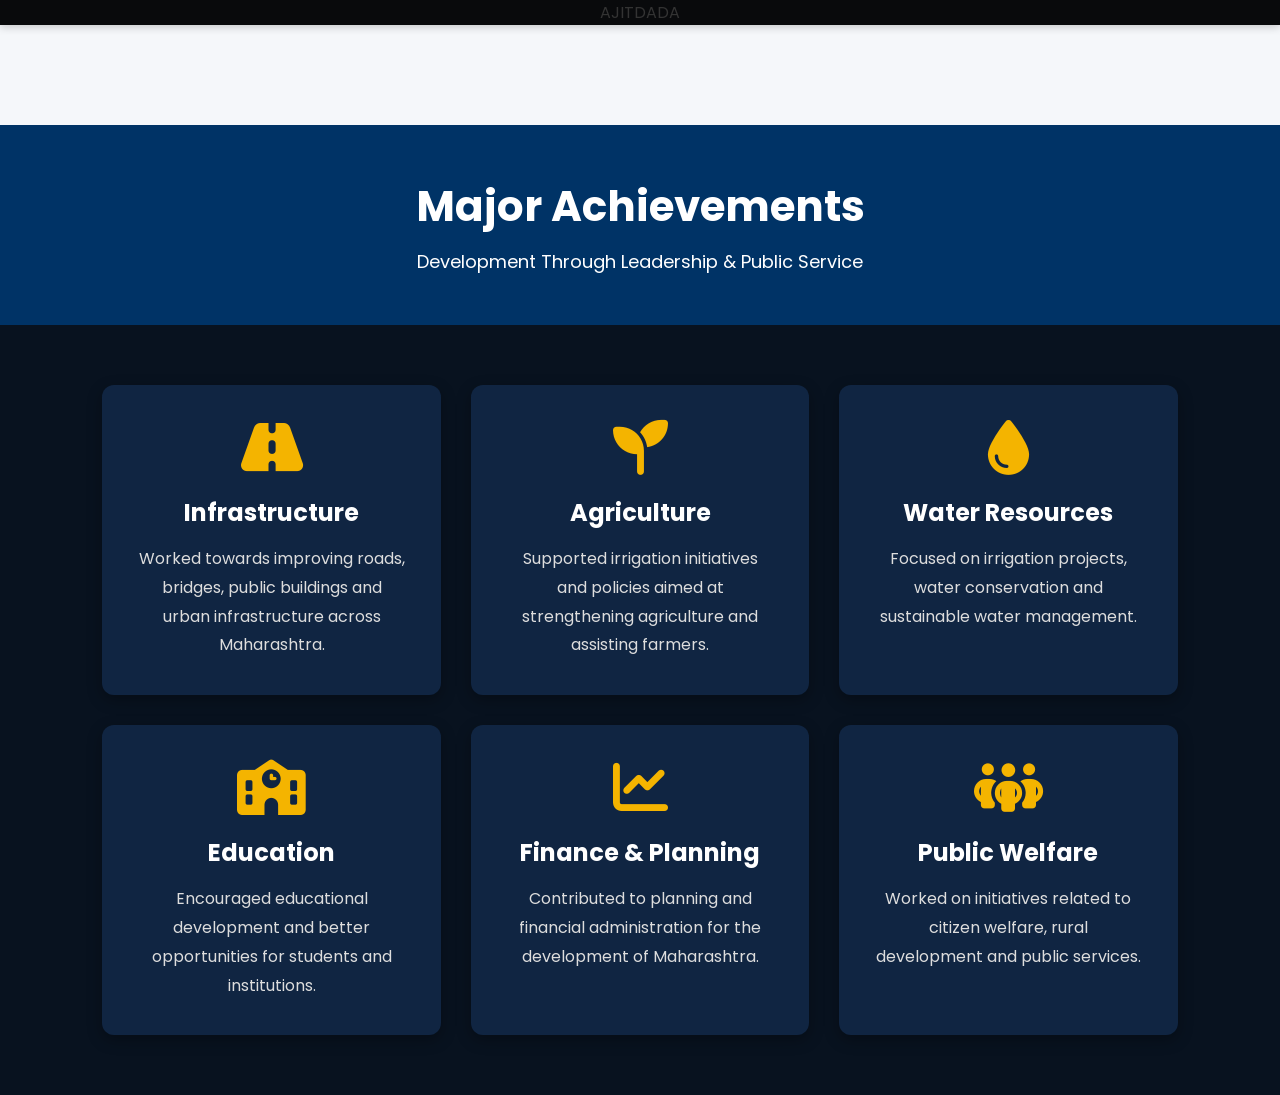
==== achievments.html @ 06e0a996 "Add files via upload" ====
<!DOCTYPE html>
<html lang="en">
<head>
<meta charset="UTF-8">
<meta name="viewport" content="width=device-width, initial-scale=1.0">
<title>Achievements | Hon'ble Shri Ajitdada Pawar</title>

<link rel="stylesheet" href="style.css">

<link href="https://fonts.googleapis.com/css2?family=Poppins:wght@300;400;500;600;700&display=swap" rel="stylesheet">

<link rel="stylesheet"
href="https://cdnjs.cloudflare.com/ajax/libs/font-awesome/6.5.2/css/all.min.css">

</head>
<body>

<header class="navbar">

<div class="logo">
AJIT<span>DADA</span>
</div>

</header>

<section class="page-banner">

<h1>Major Achievements</h1>

<p>Development Through Leadership & Public Service</p>

</section>

<section class="achievement-section">

<div class="achievement-card">

<i class="fa-solid fa-road"></i>

<h2>Infrastructure</h2>

<p>
Worked towards improving roads, bridges, public buildings and urban infrastructure across Maharashtra.
</p>

</div>

<div class="achievement-card">

<i class="fa-solid fa-seedling"></i>

<h2>Agriculture</h2>

<p>
Supported irrigation initiatives and policies aimed at strengthening agriculture and assisting farmers.
</p>

</div>

<div class="achievement-card">

<i class="fa-solid fa-droplet"></i>

<h2>Water Resources</h2>

<p>
Focused on irrigation projects, water conservation and sustainable water management.
</p>

</div>

<div class="achievement-card">

<i class="fa-solid fa-school"></i>

<h2>Education</h2>

<p>
Encouraged educational development and better opportunities for students and institutions.
</p>

</div>

<div class="achievement-card">

<i class="fa-solid fa-chart-line"></i>

<h2>Finance & Planning</h2>

<p>
Contributed to planning and financial administration for the development of Maharashtra.
</p>

</div>

<div class="achievement-card">

<i class="fa-solid fa-people-group"></i>

<h2>Public Welfare</h2>

<p>
Worked on initiatives related to citizen welfare, rural development and public services.
</p>

</div>

</section>


</body>
</html>
---- style.css ----
/* ===========================
   INDEX PAGE CSS
=========================== */

*{
    margin:0;
    padding:0;
    box-sizing:border-box;
    font-family:'Poppins',sans-serif;
}

body{
    background:#f4f7fb;
    color:#333;
}


/* Progress Bar */

#progressBar{
    position:fixed;
    top:0;
    left:0;
    width:0%;
    height:5px;
    background:#f4b400;
    z-index:99999;
}

/* Header */

.top-header{
    background:#003366;
    color:#fff;
    padding:15px 8%;
}

.logo-section{
    display:flex;
    align-items:center;
}

.logo-img{
    width:70px;
    height:70px;
    border-radius:50%;
    object-fit:cover;
    border:3px solid #f4b400;
}

.title{
    margin-left:20px;
}

.title h2{
    font-size:28px;
}

.title p{
    color:#f4b400;
    font-size:16px;
}

/* Navigation */

.navbar{
    background:#090a0c;
    display:flex;
    justify-content:center;
    align-items:center;
    box-shadow:0 2px 8px rgba(0,0,0,.2);
}

.navbar a{
    color:#fff;
    text-decoration:none;
    padding:18px 25px;
    font-size:16px;
    transition:.3s;
}

.navbar a:hover,
.navbar .active{
    color:#003366;
}

/* Hero */

.hero{
    height:90vh;
    background:url("hero.jpg") center center/cover no-repeat;
    position:relative;
    display:flex;
    justify-content:center;
    align-items:center;
    text-align:center;
}

.overlay{
    position:absolute;
    width:100%;
    height:100%;
    background:rgba(0,0,0,.55);
}

.hero-content{
    position:relative;
    z-index:1;
    color:white;
    width:90%;
    max-width:800px;
}

.hero-content h1{
    font-size:55px;
    margin-bottom:20px;
}

.hero-content h3{
    color:#f4b400;
    margin-bottom:20px;
    font-weight:500;
}

.hero-content p{
    font-size:20px;
    line-height:1.8;
    margin-bottom:35px;
}

/* Button */

.btn{
    display:inline-block;
    padding:15px 35px;
    background:#f4b400;
    color:#003366;
    text-decoration:none;
    font-weight:bold;
    border-radius:40px;
    transition:.3s;
}

.btn:hover{
    background:white;
    transform:translateY(-5px);
}

/* Quick Highlights */

.highlights{
    width:90%;
    max-width:1200px;
    margin:70px auto;
    display:grid;
    grid-template-columns:repeat(auto-fit,minmax(250px,1fr));
    gap:25px;
}

.card{
    background:white;
    padding:30px;
    text-align:center;
    border-radius:12px;
    box-shadow:0 5px 15px rgba(0,0,0,.08);
    transition:.3s;
}

.card:hover{
    transform:translateY(-8px);
}

.card i{
    font-size:40px;
    color:#003366;
}

.card h3{
    color:#003366;
}


/* Responsive */

@media(max-width:768px){

.logo-section{
    flex-direction:column;
    text-align:center;
}

.logo-img{
    margin-bottom:10px;
}

.title{
    margin-left:0;
}

.title h2{
    font-size:22px;
}

.navbar{
    flex-wrap:wrap;
}

.navbar a{
    width:100%;
    text-align:center;
}

.hero-content h1{
    font-size:35px;
}

.hero-content h3{
    font-size:22px;
}

.hero-content p{
    font-size:16px;
}

.btn{
    padding:12px 25px;
}

}
/* ===============================
   PROFESSIONAL ABOUT CARDS
=================================*/

.about-info{
    flex:2;
}

/* Main Card */

.info-card{
    background:#c4bdba;
    border-radius:15px;
    padding:28px;
    margin-bottom:25px;
    border-left:6px solid #f4b400;
    box-shadow:0 8px 20px rgba(0,0,0,0.08);
    transition:0.4s ease;
}


/* Heading */

.info-card h2{
    color:#003366;
    font-size:28px;
    margin-bottom:18px;
    display:flex;
    align-items:center;
    border-bottom:2px solid #f4b400;
    padding-bottom:10px;
}


/* Paragraph */

.info-card p{
    font-size:16px;
    line-height:1.9;
    color:#080202;
    text-align:justify;
}

/* List */

.info-card ul{
    list-style:none;
    padding:0;
    margin-top:15px;
}

.info-card ul li{
    background:#f7f9fc;
    margin-bottom:12px;
    padding:15px;
    border-left:5px solid #003366;
    border-radius:8px;
    transition:.3s;
    font-size:16px;
    color:#444;
}

.info-card ul li:hover{
    background:#003366;
    color:white;
    transform:translateX(8px);
}

/* Quote Card */

.quote{
    width:90%;
    max-width:1000px;
    margin:60px auto;
    background:linear-gradient(135deg,#003366,#00509d);
    color:rgb(32, 51, 175);
    padding:50px;
    border-radius:15px;
    text-align:center;
    box-shadow:0 10px 25px rgba(0,0,0,.2);
}

.quote h2{
    font-size:28px;
    font-weight:500;
    line-height:1.7;
}

/* Responsive */

@media(max-width:768px){

.info-card{
    padding:20px;
}

.info-card h2{
    font-size:22px;
}

.info-card p{
    font-size:15px;
}

.info-card ul li{
    font-size:15px;
}

.quote{
    padding:30px 20px;
}

.quote h2{
    font-size:22px;
}

}

/* ===================== */
/* ACHIEVEMENTS PAGE */
/* ===================== */

.achievement-section{
    display:grid;
    grid-template-columns:repeat(auto-fit,minmax(300px,1fr));
    gap:30px;
    padding:60px 8%;
    background:#08121f;
}

.achievement-card{
    background:#102542;
    padding:35px;
    border-radius:12px;
    text-align:center;
    transition:.3s;
    box-shadow:0 5px 15px rgba(0,0,0,.3);
}

.achievement-card:hover{
    transform:translateY(-10px);
    background:#163b6d;
}

.achievement-card i{
    font-size:55px;
    color:#f4b400;
    margin-bottom:20px;
}

.achievement-card h2{
    color:white;
    margin-bottom:15px;
}

.achievement-card p{
    color:#ddd;
    line-height:1.8;
}
/* ========================= */
/* GALLERY PAGE */
/* ========================= */

.gallery-page{
    display:grid;
    grid-template-columns:repeat(auto-fit,minmax(300px,1fr));
    gap:25px;
    padding:60px 8%;
    background:#08121f;
}

.gallery-card{
    overflow:hidden;
    border-radius:12px;
    box-shadow:0 5px 15px rgba(0,0,0,0.3);
    transition:.3s;
}

.gallery-card img{
    width:100%;
    height:280px;
    object-fit:cover;
    display:block;
    transition:.4s;
}

.gallery-card:hover img{
    transform:scale(1.08);
}

.gallery-card:hover{
    box-shadow:0 8px 25px rgba(244,180,0,.4);
}

@media(max-width:768px){

.gallery-page{
    padding:40px 20px;
}

.gallery-card img{
    height:220px;
}

}
/* ========================= */
/* VISION PAGE */
/* ========================= */

.vision-page{
    display:grid;
    grid-template-columns:repeat(auto-fit,minmax(280px,1fr));
    gap:30px;
    padding:60px 8%;
}

.vision-box{
    background:#102542;
    padding:35px;
    text-align:center;
    border-radius:12px;
    transition:.3s;
    box-shadow:0 5px 15px rgba(0,0,0,.3);
}

.vision-box:hover{
    transform:translateY(-10px);
    background:#163b6d;
}

.vision-box i{
    font-size:55px;
    color:#f4b400;
    margin-bottom:20px;
}

.vision-box h2{
    margin-bottom:15px;
}

.vision-box p{
    color:#ddd;
    line-height:1.7;
}

.quote{
    background:#003366;
    color:white;
    text-align:center;
    padding:70px 20px;
}

.quote h2{
    max-width:900px;
    margin:auto;
    font-weight:500;
}
/* =======================
   HIGHLIGHTS PAGE
======================= */

.highlight-container{
    display:grid;
    grid-template-columns:repeat(auto-fit,minmax(280px,1fr));
    gap:30px;
    padding:60px 8%;
    background:#08121f;
}

.highlight-card{
    background:#102542;
    border-radius:12px;
    padding:30px;
    text-align:center;
    transition:0.3s;
    box-shadow:0 5px 15px rgba(0,0,0,0.3);
}

.highlight-card:hover{
    transform:translateY(-8px);
    background:#163b6d;
}

.highlight-card i{
    font-size:55px;
    color:#f4b400;
    margin-bottom:20px;
}

.highlight-card h2{
    color:#fff;
    margin-bottom:15px;
}

.highlight-card p{
    color:#ddd;
    line-height:1.7;
}
/* =========================
   JOURNEY PAGE
========================= */

body{
    margin:0;
    font-family:'Poppins',sans-serif;
    background:#f4f4f4;
}

/* Banner */

.page-banner{
    margin-top:100px;
    background:#003366;
    color:white;
    text-align:center;
    padding:50px 20px;
}

.page-banner h1{
    font-size:42px;
    margin-bottom:10px;
}

.page-banner p{
    font-size:18px;
}

/* Timeline */

.timeline{
    width:80%;
    margin:50px auto;
    position:relative;
}

.timeline::before{
    content:"";
    position:absolute;
    left:25px;
    top:0;
    width:4px;
    height:100%;
    background:#f4b400;
}

.event{
    position:relative;
    background:white;
    margin-bottom:30px;
    margin-left:60px;
    padding:20px;
    border-radius:10px;
    box-shadow:0 4px 10px rgba(0,0,0,0.2);
}

.event::before{
    content:"";
    position:absolute;
    width:18px;
    height:18px;
    background:#f4b400;
    border-radius:50%;
    left:-44px;
    top:25px;
}

.event h3{
    color:#003366;
    margin-bottom:10px;
}

.event p{
    color:#555;
    line-height:1.7;
}

/* Button */

.btn{
    display:inline-block;
    background:#f4b400;
    color:black;
    padding:12px 30px;
    text-decoration:none;
    border-radius:30px;
    font-weight:bold;
    transition:0.3s;
}

.btn:hover{
    background:#003366;
    color:white;
}

/* Footer */

footer{
    background:#003366;
    color:white;
    text-align:center;
    padding:20px;
    margin-top:40px;
}

/* Responsive */

@media(max-width:768px){

.timeline{
    width:90%;
}

.timeline::before{
    left:15px;
}

.event{
    margin-left:40px;
}

.event::before{
    left:-34px;
}

.page-banner h1{
    font-size:30px;
}

}
body{
    margin:0;
    font-family:'Poppins',sans-serif;
    background:#f5f7fa;
}

.journey-banner{
    background:#003366;
    color:white;
    text-align:center;
    padding:70px 20px;
}

.journey-banner h1{
    font-size:45px;
    margin-bottom:10px;
}

.journey-banner p{
    font-size:18px;
}

.timeline{
    width:90%;
    max-width:1000px;
    margin:50px auto;
}

.timeline h2{
    text-align:center;
    color:#003366;
    margin-bottom:40px;
}

.container{
    margin-bottom:25px;
}

.content{
    display:flex;
    align-items:center;
    background:#fff;
    border-left:6px solid #f4b400;
    border-radius:12px;
    padding:25px;
    border:1px solid #ddd;
}

.icon-box{
    width:80px;
    height:80px;
    min-width:80px;
    background:#eef3ff;
    border-radius:12px;
    display:flex;
    justify-content:center;
    align-items:center;
    margin-right:20px;
}

.icon-box i{
    font-size:35px;
    color:#003366;
}

.text-box h3{
    color:#003366;
    margin-bottom:10px;
}

.text-box p{
    color:#555;
    line-height:1.7;
}

.journey-quote{
    background:#003366;
    color:white;
    text-align:center;
    padding:50px;
    margin-top:50px;
}

@media(max-width:768px){

.content{
    flex-direction:column;
    text-align:center;
}

.icon-box{
    margin-right:0;
    margin-bottom:20px;
}

}
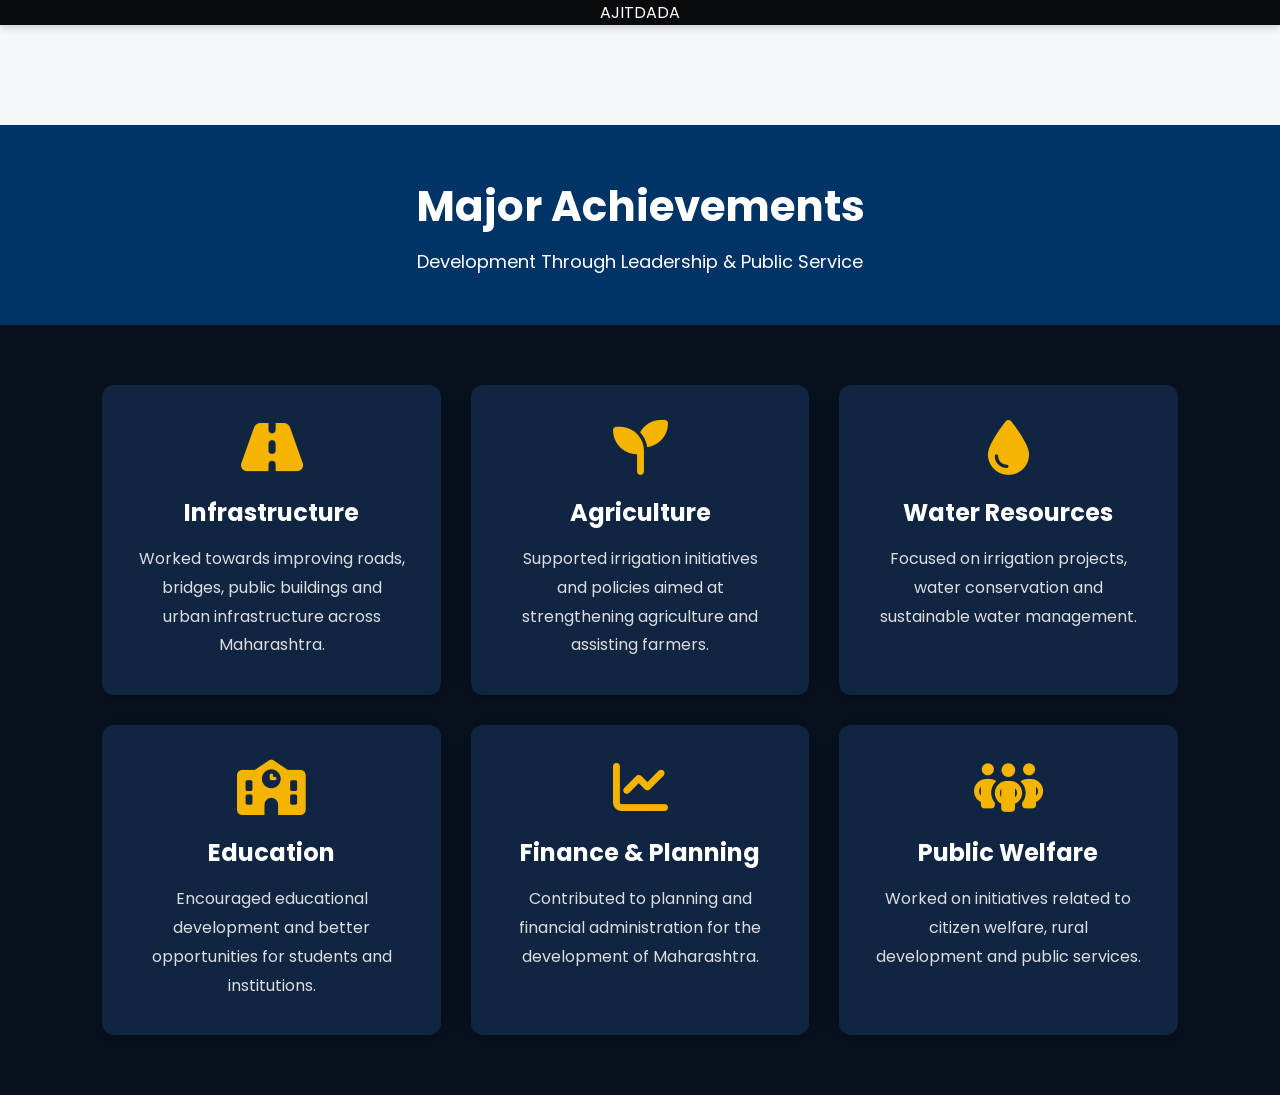
==== commit ce0497c7: "Update achievments.html" ====
--- a/achievments.html
+++ b/achievments.html
@@ -106,7 +106,8 @@
 </div>
 
 </section>
+<script src="script.js"></script>
 
 
 </body>
-</html>+</html>
--- a/style.css
+++ b/style.css
@@ -230,28 +230,51 @@
 /* ===============================
    PROFESSIONAL ABOUT CARDS
 =================================*/
-
-.about-info{
-    flex:2;
-}
-
-/* Main Card */
-
+/* Background */
+body{
+    background:#0b0b0b;   /* Black */
+    color:#ffffff;
+}
+
+/* Image */
+.about-img{
+    width:100%;
+    display:flex;
+    justify-content:center;
+    align-items:center;
+    margin:30px 0;
+}
+
+.about-img img{
+    width:100%;
+    max-width:450px;
+    height:auto;
+    display:block;
+    border-radius:15px;
+    border:4px solid #1b4f9c;
+    box-shadow:0 12px 30px rgba(0,0,0,0.5);
+    object-fit:cover;
+}
+
+/* Card */
 .info-card{
-    background:#c4bdba;
+    background:#0d2b52;          /* Dark Blue */
+    border:1px solid #1b4f9c;
     border-radius:15px;
     padding:28px;
     margin-bottom:25px;
-    border-left:6px solid #f4b400;
-    box-shadow:0 8px 20px rgba(0,0,0,0.08);
+    box-shadow:0 10px 25px rgba(0,0,0,0.45);
     transition:0.4s ease;
 }
 
+.info-card:hover{
+    transform:translateY(-6px);
+    box-shadow:0 15px 35px rgba(0,0,0,0.6);
+}
 
 /* Heading */
-
 .info-card h2{
-    color:#003366;
+    color:#ffffff;
     font-size:28px;
     margin-bottom:18px;
     display:flex;
@@ -260,91 +283,84 @@
     padding-bottom:10px;
 }
 
-
 /* Paragraph */
-
 .info-card p{
     font-size:16px;
     line-height:1.9;
-    color:#080202;
+    color:#d9e8ff;
     text-align:justify;
 }
 
 /* List */
-
-.info-card ul{
+.work-list{
     list-style:none;
     padding:0;
-    margin-top:15px;
-}
-
-.info-card ul li{
-    background:#f7f9fc;
-    margin-bottom:12px;
-    padding:15px;
-    border-left:5px solid #003366;
+    margin-top:20px;
+}
+
+.work-list li{
+    background:#143d74;
+    color:#ffffff;
+    margin:10px 0;
+    padding:12px 18px;
+    border-left:5px solid #f4b400;
     border-radius:8px;
-    transition:.3s;
+    transition:0.3s;
     font-size:16px;
-    color:#444;
-}
-
-.info-card ul li:hover{
-    background:#003366;
-    color:white;
+}
+
+.work-list li:hover{
+    background:#1f5fb8;
     transform:translateX(8px);
 }
 
-/* Quote Card */
-
+/* Quote */
 .quote{
     width:90%;
     max-width:1000px;
     margin:60px auto;
-    background:linear-gradient(135deg,#003366,#00509d);
-    color:rgb(32, 51, 175);
+    background:linear-gradient(135deg,#0d2b52,#1f5fb8);
+    color:#ffffff;
     padding:50px;
     border-radius:15px;
     text-align:center;
-    box-shadow:0 10px 25px rgba(0,0,0,.2);
+    box-shadow:0 12px 30px rgba(0,0,0,.5);
 }
 
 .quote h2{
     font-size:28px;
     font-weight:500;
     line-height:1.7;
+    color:#ffffff;
 }
 
 /* Responsive */
-
 @media(max-width:768px){
 
-.info-card{
-    padding:20px;
-}
-
-.info-card h2{
-    font-size:22px;
-}
-
-.info-card p{
-    font-size:15px;
-}
-
-.info-card ul li{
-    font-size:15px;
-}
-
-.quote{
-    padding:30px 20px;
-}
-
-.quote h2{
-    font-size:22px;
-}
-
-}
-
+    .info-card{
+        padding:20px;
+    }
+
+    .info-card h2{
+        font-size:22px;
+    }
+
+    .info-card p{
+        font-size:15px;
+    }
+
+    .work-list li{
+        font-size:15px;
+    }
+
+    .quote{
+        padding:30px 20px;
+    }
+
+    .quote h2{
+        font-size:22px;
+    }
+}
 /* ===================== */
 /* ACHIEVEMENTS PAGE */
 /* ===================== */
@@ -436,53 +452,103 @@
 /* VISION PAGE */
 /* ========================= */
 
+/* =========================
+   VISION PAGE
+========================= */
+
 .vision-page{
     display:grid;
-    grid-template-columns:repeat(auto-fit,minmax(280px,1fr));
+    grid-template-columns:repeat(auto-fit,minmax(320px,1fr));
     gap:30px;
     padding:60px 8%;
+    background:#08121f;
 }
 
 .vision-box{
     background:#102542;
-    padding:35px;
-    text-align:center;
-    border-radius:12px;
-    transition:.3s;
-    box-shadow:0 5px 15px rgba(0,0,0,.3);
+    padding:35px 30px;
+    border-radius:15px;
+    text-align:center;
+    transition:0.35s ease;
+    box-shadow:0 8px 20px rgba(0,0,0,0.30);
+    border-top:4px solid #f4b400;
 }
 
 .vision-box:hover{
     transform:translateY(-10px);
     background:#163b6d;
+    box-shadow:0 12px 30px rgba(244,180,0,0.25);
 }
 
 .vision-box i{
-    font-size:55px;
+    font-size:60px;
     color:#f4b400;
     margin-bottom:20px;
 }
 
 .vision-box h2{
+    color:#ffffff;
+    font-size:28px;
+    font-weight:700;
     margin-bottom:15px;
 }
 
 .vision-box p{
-    color:#ddd;
-    line-height:1.7;
-}
-
-.quote{
-    background:#003366;
-    color:white;
+    color:#d6d6d6;
+    font-size:16px;
+    line-height:1.8;
+    text-align:justify;
+}
+
+/* Quote Section */
+
+.vision-quote{
+    background:linear-gradient(135deg,#003366,#00509d);
+    color:#ffffff;
     text-align:center;
     padding:70px 20px;
 }
 
-.quote h2{
+.vision-quote h2{
+   color: #ffffff;
     max-width:900px;
     margin:auto;
-    font-weight:500;
+    font-size:30px;
+    font-weight:600;
+    line-height:1.6;
+}
+
+/* Responsive */
+
+@media(max-width:768px){
+
+    .vision-page{
+        padding:40px 20px;
+    }
+
+    .vision-box{
+        padding:25px;
+    }
+
+    .vision-box i{
+        font-size:50px;
+    }
+
+    .vision-box h2{
+        font-size:24px;
+    }
+
+    .vision-box p{
+        font-size:15px;
+    }
+
+    .vision-quote{
+        padding:50px 20px;
+    }
+
+    .vision-quote h2{
+        font-size:22px;
+    }
 }
 /* =======================
    HIGHLIGHTS PAGE
@@ -727,7 +793,7 @@
 }
 
 .text-box p{
-    color:#555;
+    color:black;
     line-height:1.7;
 }
 
@@ -751,4 +817,4 @@
     margin-bottom:20px;
 }
 
-}+}
